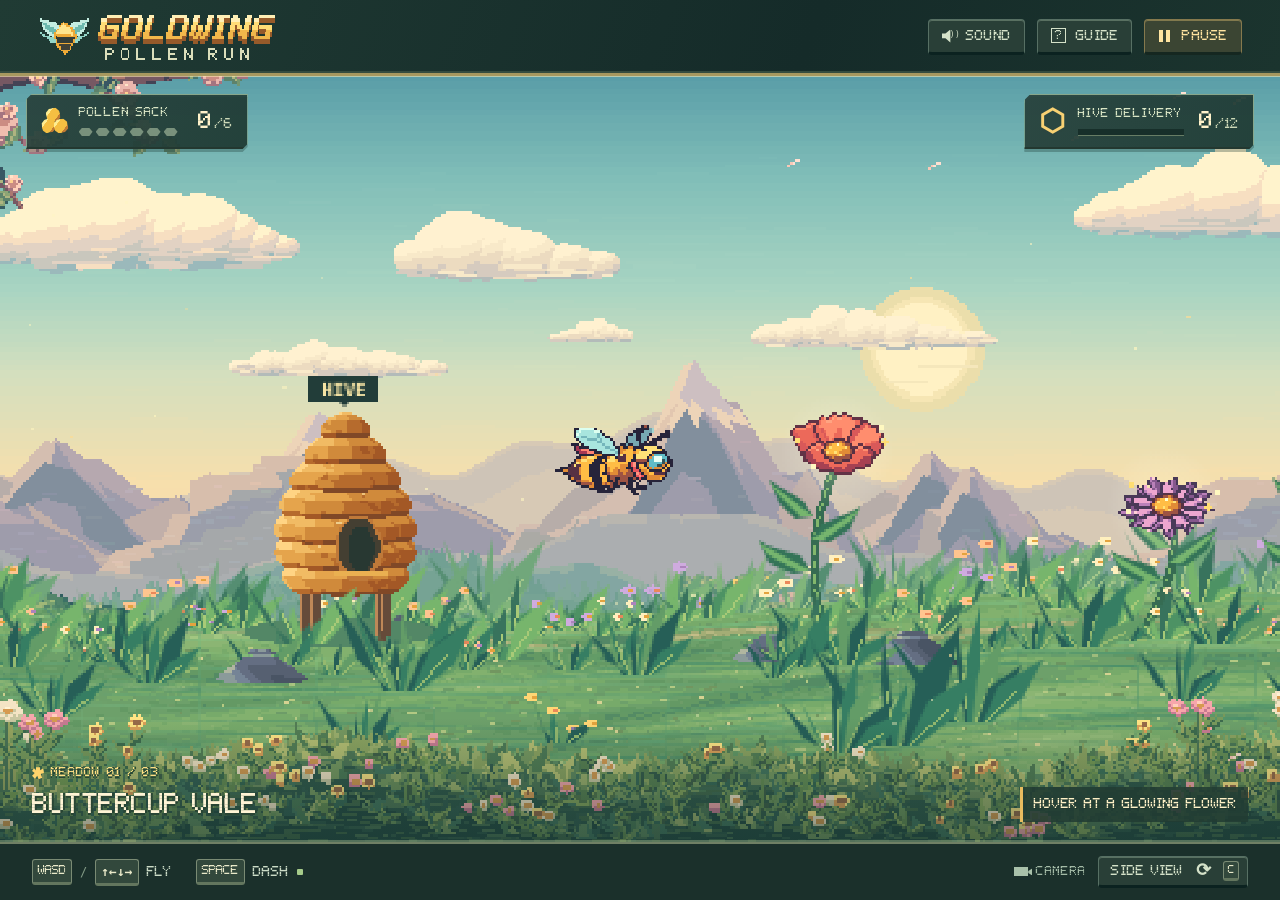
==== games/goldwing/index.html @ 18ca03e7 "Add Goldwing: Pollen Run to the mobile arcade" ====
<!doctype html>
<html lang="en">
<head>
<meta charset="utf-8"><meta name="viewport" content="width=device-width,initial-scale=1,viewport-fit=cover"><meta name="theme-color" content="#162d2b">
<title>Goldwing &mdash; Pollen Run</title>
<meta name="description" content="Fly a little courier bee through a spring valley. Gather pollen, fill the hive and find your fastest route.">
<link rel="icon" href="[data-uri]"><style>@font-face{font-family:Goldwing;src:url([data-uri]) format("truetype");font-display:swap}
:root{color-scheme:dark;--ink:#142a29;--deep:#152925;--panel:#253b33;--cream:#fff2d1;--gold:#fac653;--sage:#b0c9b4;--line:#496155;--pixel:Goldwing,Consolas,monospace;font-family:Consolas,monospace}
*{box-sizing:border-box}html,body{width:100%;height:100%;margin:0;overflow:hidden;overscroll-behavior:none}body{background:#122625;color:var(--cream)}button{font:inherit;color:inherit;cursor:pointer;-webkit-tap-highlight-color:transparent;touch-action:manipulation}button:focus-visible,canvas:focus-visible{outline:3px solid #ffdc74;outline-offset:-4px}button:hover{filter:brightness(1.17)}[hidden]{display:none!important}
#cabinet{height:100%;height:100dvh;display:grid;grid-template-rows:auto 1fr auto;background:linear-gradient(100deg,#1a302c,#152b29)}
.topbar{min-height:76px;display:flex;align-items:center;justify-content:space-between;padding:10px clamp(16px,3vw,46px);gap:18px;position:relative;border-bottom:3px solid #a7985f;box-shadow:inset 0 -2px #354c3f;background:linear-gradient(110deg,#203b34,#152b29 63%,#1b342e);z-index:1}.brand{width:218px;height:auto;image-rendering:pixelated;display:block}.tools{display:flex;align-items:center;gap:12px}.tools button,.camera-controls button{display:flex;align-items:center;justify-content:center;gap:10px;border:1px solid #577064;border-bottom:3px solid #0b2220;background:#293f37;box-shadow:inset 0 1px #597061;color:#d5e2c9;border-radius:4px;min-height:36px;padding:8px 13px;font:12px var(--pixel);text-transform:uppercase;letter-spacing:.25px}.tools button.pause{color:#ffe4a0;border-color:#85794d;border-bottom-color:#152720;background:#3b4533;box-shadow:inset 0 1px #81794d}.ico{width:14px;height:14px;display:inline-block;position:relative}.speaker:before{content:'';position:absolute;inset:1px 4px 0 0;background:currentColor;clip-path:polygon(0 31%,36% 31%,85% 0,85% 100%,36% 68%,0 68%)}.speaker:after{content:'))';font:8px/13px var(--pixel);position:absolute;left:8px;top:0}.muted .speaker:after{content:'x';left:10px}.help-icon{font:12px/12px var(--pixel);width:15px;height:15px;border:1px solid currentColor;text-align:center}.bars{background:linear-gradient(90deg,transparent 8%,currentColor 8% 35%,transparent 35% 58%,currentColor 58% 85%,transparent 85%);height:12px}
.screen{position:relative;min-height:0;overflow:hidden;background:#9ac9b5;isolation:isolate}#world{position:absolute;inset:0;width:100%;height:100%;display:block;image-rendering:pixelated;touch-action:none}.screen:after{content:'';pointer-events:none;position:absolute;inset:0;box-shadow:inset 0 1px 0 #ffebb291,inset 0 -2px 0 #a8bf8e66;z-index:1}
.hud{position:absolute;top:18px;pointer-events:none;filter:drop-shadow(0 3px 0 #19352f50)}.hud.left{left:clamp(12px,2vw,34px)}.hud.right{right:clamp(12px,2vw,34px)}.hud-body{display:flex;align-items:center;gap:12px;min-height:55px;padding:9px 14px 10px;color:#f5e7bf;background:linear-gradient(120deg,#29423cec,#203b34eb);border:1px solid #88a78b;border-bottom:2px solid #233830;clip-path:polygon(6px 0,100% 0,100% calc(100% - 5px),calc(100% - 5px) 100%,0 100%,0 6px)}.micro,.field,.cam-cap{font:11px/1.3 var(--pixel);text-transform:uppercase;letter-spacing:1px}.micro{color:#d9e5c5}.hud strong{font:20px var(--pixel);white-space:nowrap;color:#fff2ca;min-width:42px;text-align:right}.hud strong span{font:12px var(--pixel);color:#ccd8b7;margin-left:3px}.pips,.meter{margin-top:6px;display:flex;gap:3px;height:8px}.pips i{display:block;width:12px;height:8px;clip-path:polygon(23% 0,77% 0,100% 48%,77% 100%,23% 100%,0 48%);background:#79917c}.pips i.on{background:#ffd65a;box-shadow:inset 0 -2px #d78c32}.meter{height:6px;width:91px;background:#172f2a;box-shadow:0 1px #677d65}.meter div{background:linear-gradient(#ffe48d 42%,#edba4e 45%);width:0;transition:width .24s}.pollen-icon{position:relative;width:25px;height:25px;transform:rotate(-9deg)}.pollen-icon i{position:absolute;width:14px;height:14px;background:linear-gradient(135deg,#ffed91 28%,#f5bf42 29% 72%,#bf7a33 73%);clip-path:polygon(30% 0,73% 0,100% 30%,100% 74%,68% 100%,26% 100%,0 74%,0 28%)}.pollen-icon i:nth-child(1){left:6px;top:0}.pollen-icon i:nth-child(2){left:0;top:10px}.pollen-icon i:nth-child(3){left:12px;top:12px}.comb-icon{color:#f8d173;font:bold 30px/24px Consolas}
.scene-foot{position:absolute;left:0;right:0;bottom:0;padding:47px clamp(16px,2.5vw,40px) 20px;display:flex;align-items:end;justify-content:space-between;gap:12px;pointer-events:none;background:linear-gradient(transparent,#122e2b78)}.placard{text-shadow:0 2px #294534,2px 0 #294534}.field{color:#ffdf85;display:flex;align-items:center;gap:7px}.field b{font-weight:400}.field i{width:12px;height:12px;background:#ffd36c;clip-path:polygon(33% 0,67% 0,67% 25%,92% 10%,100% 45%,73% 56%,85% 86%,55% 100%,44% 70%,24% 94%,0 69%,24% 46%,0 31%,17% 7%,33% 27%)}h1{font:clamp(18px,2.2vw,32px)/1.25 var(--pixel);letter-spacing:-.45px;color:#fff4d5;margin:5px 0 0}.objective,.toast,.cue{font:12px/1.5 var(--pixel);color:#fff2c7;text-shadow:1px 1px #20372f}.objective{background:#223c33de;border-left:3px solid #e8bc5f;padding:7px 11px}.toast{pointer-events:none;position:absolute;left:50%;bottom:20%;transform:translate(-50%,5px);opacity:0;background:#23372eea;color:#ffe38a;padding:9px 14px;text-align:center;transition:.14s;line-height:1.4}.toast.on{opacity:1;transform:translate(-50%,0)}.cue{position:absolute;top:48%;color:#293d31;background:#ffe086;padding:5px 8px;text-shadow:none;display:flex;align-items:center;gap:6px;font-size:10px}.cue.left{left:8px}.cue.right{right:8px}
.commandbar{display:flex;align-items:center;justify-content:space-between;gap:12px;min-height:58px;padding:9px clamp(16px,2.5vw,40px) max(9px,env(safe-area-inset-bottom));position:relative;border-top:2px solid #708065;background:#1b302b;color:#cbdbc6}.bindings,.bindings>span,.camera-controls,.camera-controls button,.mobile-bind{display:flex;align-items:center}.bindings{gap:24px}.bindings>span{gap:8px;font:12px var(--pixel)}kbd{display:inline-block;font:11px/1.15 var(--pixel);color:#e9e9c9;border:1px solid #7a8b74;border-bottom:3px solid #63765e;border-radius:3px;padding:4px 5px;background:#32483c;white-space:nowrap}.arrows{font:bold 13px monospace;letter-spacing:0}.bindings em{color:#849c87;font:12px monospace}.bindings i{height:6px;width:6px;background:#a6cb8a;border-radius:1px}.bindings i.cool{background:#bc8a43}.camera-controls{gap:12px}.cam-cap{display:flex;align-items:center;gap:8px;color:#a3baa6}.camera-icon{width:14px;height:9px;display:inline-block;position:relative;background:#a9c1aa}.camera-icon:after{content:'';position:absolute;right:-4px;top:1px;width:4px;height:7px;background:#a9c1aa;clip-path:polygon(100% 0,100% 100%,0 64%,0 36%)}
.camera-controls button{padding:4px 8px 4px 12px;gap:12px;min-height:32px}.cycle{font:bold 18px/17px Arial}.camera-controls kbd{padding:2px 4px;font-size:9px}.mobile-bind{display:none}#touch{display:none}
.overlay,#loading{position:absolute;inset:0;display:grid;place-items:center;z-index:5;background:#132e2ad1}.card{width:min(400px,calc(100% - 28px));max-height:96%;overflow:auto;background:#213a32;border:2px solid #a5b68b;box-shadow:0 5px 0 #132822,0 18px 60px #152a25aa;padding:25px;position:relative}.card-stripe{position:absolute;left:0;top:0;right:0;height:5px;background:repeating-linear-gradient(-50deg,#dfaf48 0 6px,#31453a 6px 11px)}.card .micro{color:#ffce6f}.card h2{font:25px/1.25 var(--pixel);margin:10px 0 16px}.card p,.card li{font:15px/1.5 Consolas,monospace;color:#dce4ce}.card ul{padding-left:20px}.card .stats{display:grid;grid-template-columns:1fr 1fr;gap:8px}.stats div{padding:10px;border:1px solid #586f59}.stats small{display:block;font:9px var(--pixel);color:#bad0b2}.stats strong{display:block;font:16px var(--pixel);margin-top:8px;color:#ffdb7e}.primary,.secondary{width:100%;font:13px var(--pixel);min-height:39px;padding:9px;margin-top:9px;border:1px solid #9ca783;border-bottom:3px solid #142c25;background:#324c3c}.primary{color:#2e3a27;background:#f8cb62;border-color:#ffe395;border-bottom-color:#a77b3b}.secondary{color:#dfe7c9}#loading{font:15px var(--pixel);color:#ffe29a;background:#203c32}
@media(pointer:coarse){#touch{display:flex;position:absolute;bottom:15px;left:16px;right:16px;align-items:end;justify-content:space-between;pointer-events:none}#stick,#touchDash{touch-action:none;pointer-events:auto;user-select:none;-webkit-user-select:none}#stick{height:83px;width:83px;border:2px solid #fff1ad73;background:#183e354d;border-radius:50%;display:grid;place-items:center}#knob{height:34px;width:34px;border:2px solid #ffeaa582;border-radius:50%;background:#f0d78b5c}#touchDash{width:65px;height:65px;border:2px solid #ffe1a196;border-radius:50%;background:#31463591;font:11px var(--pixel);color:#ffe4a4}.scene-foot{padding-bottom:110px}.objective{max-width:48%;font-size:10px}.bindings{display:none}.mobile-bind{display:block;font:12px/1.3 Consolas,monospace}.mobile-bind b{color:#c4a965}}
@media(max-width:700px){.topbar{min-height:57px;padding:7px 12px}.brand{width:162px}.tools{gap:5px}.tools button{padding:6px;min-width:32px;min-height:32px}.tools button span{display:none}.hud{top:10px}.hud-body{gap:7px;padding:7px 8px;min-height:41px}.micro{font-size:9px}.hud strong{font-size:15px;min-width:27px}.hud strong span{font-size:9px}.pips{gap:2px;height:6px;margin-top:4px}.pips i{width:8px;height:6px}.pollen-icon{transform:scale(.72);width:19px}.comb-icon{font-size:23px}.meter{width:65px;height:5px;margin-top:4px}.commandbar{min-height:46px;padding-left:12px;padding-right:12px}.cam-cap{font-size:0;gap:0}.camera-controls{gap:8px}.camera-controls button{font-size:10px;gap:6px;padding:4px 6px}.bindings{gap:9px}.bindings>span{font-size:10px;gap:4px}.keys~em,.arrows{display:none}h1{font-size:18px}.objective{font-size:10px}.field{font-size:9px}.mobile-bind{max-width:47%}.toast{font-size:10px;min-width:162px}.scene-foot{align-items:center}}
@media(max-height:490px){.topbar{min-height:37px;padding:3px 12px}.brand{width:126px}.tools button{min-height:26px;padding:4px 8px;font-size:9px}.hud{top:6px}.hud-body{min-height:32px;padding:4px 8px}.micro{font-size:8px}.commandbar{min-height:34px;padding-top:2px;padding-bottom:2px}.camera-controls button{min-height:26px}.scene-foot{padding-top:10px;padding-bottom:8px}.placard h1{font-size:14px}.field{font-size:8px}.objective{font-size:9px}.card{padding:14px 18px}.card h2{font-size:18px;margin:5px 0}.card p,.card li{font-size:12px}.primary,.secondary{min-height:28px;padding:4px}.card ul{margin:4px 0}.hud .pollen-icon,.hud .comb-icon{display:none}}
@media(max-height:490px) and (pointer:coarse){#stick{width:60px;height:60px}#knob{width:25px;height:25px}#touchDash{width:45px;height:45px}#touch{bottom:8px}.scene-foot{padding-left:88px;padding-right:75px}.objective{max-width:none}.toast{bottom:22%}}
@media(min-width:701px) and (min-height:491px){.brand{width:239px}.tools button,.camera-controls button,.bindings>span{font-size:14px}.micro,.field,.cam-cap{font-size:13px}.hud strong{font-size:24px}.hud strong span{font-size:14px}.objective,.toast{font-size:14px}.commandbar kbd{font-size:13px}.camera-controls kbd{font-size:11px}.hud-body{gap:13px}.pips i{width:14px}.meter{width:106px}}
</style>
</head>
<body>
<main id="cabinet" aria-label="Goldwing Pollen Run arcade game">
<header class="topbar">
<img class="brand" src="[data-uri]" alt="Goldwing Pollen Run" width="272" height="58">
<div class="tools">
<button id="sound" aria-label="Mute sound" title="Sound (M)"><i class="ico speaker"></i><span>Sound</span></button>
<button id="guide" aria-label="Open flight guide" title="Flight guide (H)"><b class="help-icon">?</b><span>Guide</span></button>
<button id="pause" class="pause" aria-label="Pause flight" title="Pause (Esc)"><i class="ico bars"></i><span>Pause</span></button>
</div>
</header>
<section class="screen" aria-label="Spring meadow">
<canvas id="world" tabindex="0" aria-label="Fly the bee using arrow keys or WASD. Hover at glowing flower centers to collect pollen, then fly to the hive. Press C to change camera."></canvas>
<div class="hud left">
<div class="hud-body"><div class="pollen-icon"><i></i><i></i><i></i></div><div><div class="micro">Pollen sack</div><div id="pips" class="pips" aria-label="Pollen sack empty"></div></div><strong id="bag">0<span>/6</span></strong></div>
</div>
<div class="hud right">
<div class="hud-body"><span class="comb-icon" aria-hidden="true">&#x2b21;</span><div><div class="micro">Hive delivery</div><div class="meter"><div id="meterFill"></div></div></div><strong id="quota">0<span>/12</span></strong></div>
</div>
<div id="routeCue" class="cue" hidden><span id="dirArrow"></span><span id="cueText">Hive</span></div>
<div class="scene-foot"><div class="placard"><span class="field"><i></i>Meadow <b id="fieldNum">01</b> / 03</span><h1 id="fieldName">Buttercup Vale</h1></div>
<div class="objective" id="hint">Hover at a glowing flower</div></div>
<div id="toast" class="toast" role="status"></div>
<div id="touch"><div id="stick" aria-label="Directional flight joystick"><div id="knob"></div></div><button id="touchDash" aria-label="Dash">Dash</button></div>
<div id="overlay" class="overlay" hidden><section class="card" role="dialog" aria-modal="true" aria-labelledby="dialogTitle">
<div class="card-stripe"></div><div id="cardKicker" class="micro">Flight guide</div><h2 id="dialogTitle">Flight guide</h2><div id="dialogBody"></div>
<a id="sourceDownload" style="display:none;color:#fbd885;font:13px Consolas,monospace" download="Goldwing-Source.zip" href="[data-uri]">Download TypeScript source</a><button id="primary" class="primary">Resume flight</button><button id="secondary" class="secondary" hidden>Replay meadow</button>
</section></div>
<div id="loading">Opening the meadow...</div>
</section>
<footer class="commandbar">
<div class="bindings"><span><kbd class="keys">WASD</kbd><em>/</em><kbd class="arrows">&#8593;&#8592;&#8595;&#8594;</kbd> Fly</span><span><kbd>Space</kbd> Dash<i id="dashLight"></i></span></div>
<div class="mobile-bind">Drag to fly <b>&middot;</b> Hover to gather</div>
<div class="camera-controls"><span class="cam-cap"><i class="camera-icon"></i> Camera</span><button id="camera" aria-label="Switch camera, currently side view" title="Cycle camera (C)"><span id="cameraText">Side view</span><span class="cycle" aria-hidden="true">&#x27f3;</span><kbd>C</kbd></button></div>
</footer>
</main>
<script>window.GOLDWING_ASSETS={"art/bough.png":"[data-uri]","art/foreground.png":"[data-uri]","art/orchard.png":"[data-uri]","art/peaks.png":"[data-uri]","art/sky.png":"[data-uri]","art/valley.png":"[data-uri]","sprites/aster.png":"[data-uri]","sprites/bee-back.png":"[data-uri]","sprites/bee-side.png":"[data-uri]","sprites/bee-top.png":"[data-uri]","sprites/daisy.png":"[data-uri]","sprites/poppy.png":"[data-uri]"};</script><script>"use strict";
var Goldwing;
(function (Goldwing) {
    Goldwing.TAU = Math.PI * 2;
    Goldwing.clamp = (n, lo, hi) => Math.max(lo, Math.min(hi, n));
    Goldwing.mix = (a, b, k) => a + (b - a) * k;
    function random(seed) {
        return () => {
            seed |= 0;
            seed = seed + 0x6D2B79F5 | 0;
            let n = Math.imul(seed ^ seed >>> 15, 1 | seed);
            n = n + Math.imul(n ^ n >>> 7, 61 | n) ^ n;
            return ((n ^ n >>> 14) >>> 0) / 4294967296;
        };
    }
    Goldwing.random = random;
    function land(x, z, seed) {
        return Math.sin(x * .010 + seed * .11) * 5 + Math.cos(z * .025 + x * .004) * 3.6 + Math.sin(x * .032 + z * .02) * 1.5;
    }
    Goldwing.land = land;
    Goldwing.lane = (x, seed) => 13 * Math.sin((x - 100) * .009 + seed * .01);
    Goldwing.views = ['Side', 'Isometric', 'Top-down', 'Chase'];
    Goldwing.fields = ['Buttercup Vale', 'Orchid Hollow', 'Sunspire Ridge'];
    class Flight {
        constructor() {
            this.stage = 0;
            this.seed = 37;
            this.run = 0;
            this.goal = 12;
            this.cap = 6;
            this.bank = 0;
            this.bag = 0;
            this.score = 0;
            this.visits = 0;
            this.started = false;
            this.won = false;
            this.paused = false;
            this.time = 0;
            this.clock = 0;
            this.bee = { x: 161, z: 0, h: 70 };
            this.v = { x: 0, z: 0, h: 0 };
            this.facing = 1;
            this.chaseDir = 1;
            this.reversing = false;
            this.view = 'Side';
            this.flowers = [];
            this.particles = [];
            this.notice = { text: '', t: 0 };
            this.windStrength = 0;
            this.hive = { x: 56, z: 0, h: 54 };
            this.boost = 0;
            this.cooldown = 0;
            this.gather = 0;
            this.target = -1;
            this.lastKind = -1;
            this.streak = 0;
            this.bestChain = 0;
            this.furthest = 0;
            this.lastGrant = 0;
            this.sound = () => { };
            this.fxRandom = random(652);
            this.reset(0, 0);
        }
        reset(stage, run) {
            this.stage = stage;
            this.run = run;
            this.seed = 37 + stage * 137 + run * 919;
            this.goal = [12, 18, 24][stage];
            this.bank = 0;
            this.bag = 0;
            this.score = 0;
            this.visits = 0;
            this.clock = 0;
            this.started = false;
            this.won = false;
            this.paused = false;
            this.bee = { x: 161, z: Goldwing.lane(161, this.seed), h: land(161, 0, this.seed) + 67 };
            this.v = { x: 0, z: 0, h: 0 };
            this.facing = 1;
            this.chaseDir = 1;
            this.reversing = false;
            this.cooldown = 0;
            this.boost = 0;
            this.gather = 0;
            this.target = -1;
            this.lastKind = -1;
            this.streak = 0;
            this.bestChain = 0;
            this.furthest = 0;
            this.lastGrant = 0;
            this.particles = [];
            this.notice = { text: '', t: 0 };
            this.hive = { x: 56, z: Goldwing.lane(56, this.seed), h: land(56, Goldwing.lane(56, this.seed), this.seed) + 49 };
            const rnd = random(this.seed);
            this.flowers = [];
            let x = 245;
            for (let i = 0; i < 24; i++) {
                const z = Goldwing.lane(x, this.seed) + (i === 0 ? 0 : (rnd() - .5) * 24), kind = i === 0 ? 0 : Math.floor(rnd() * 3);
                const h = land(x, z, this.seed) + (i === 0 ? 67 : 28 + rnd() * 77);
                this.flowers.push({ id: i, x, z, h, kind, yield: i % 6 === 4 ? 3 : 2, rare: i % 6 === 4, rest: 0, phase: rnd() * Goldwing.TAU });
                x += 56 + rnd() * 69;
            }
        }
        message(text, seconds = 2) { this.notice = { text, t: seconds }; }
        changeView(view) { if (view === this.view)
            return; this.view = view; if (view === 'Chase') {
            this.chaseDir = this.facing;
            this.reversing = false;
        } this.sound('view'); }
        burst(p, n, colors) {
            for (let i = 0; i < n; i++) {
                const r = this.fxRandom, life = .35 + r() * .55;
                this.particles.push({ ...p, vx: (r() - .5) * 66, vz: (r() - .5) * 30, vh: 12 + r() * 41, life, max: life,
                    color: colors[Math.floor(r() * colors.length)], size: r() < .23 ? 2 : 1 });
            }
        }
        dash() {
            if (this.paused || this.won || this.cooldown > 0)
                return;
            this.started = true;
            this.boost = .34;
            this.cooldown = 1.8;
            this.sound('dash');
            this.burst(this.bee, 14, ['#f9d76e', '#fff3bc', '#aadfbd']);
        }
        objective() {
            if (this.bag >= this.cap || this.bank + this.bag >= this.goal)
                return this.hive;
            let best, d = Infinity;
            for (const f of this.flowers) {
                if (f.rest > 0)
                    continue;
                const q = Math.hypot(f.x - this.bee.x, f.z - this.bee.z, f.h - this.bee.h);
                if (q < d) {
                    d = q;
                    best = f;
                }
            }
            return best ?? this.hive;
        }
        tick(dt, input) {
            if (this.paused || this.won)
                return;
            this.time += dt;
            if (Math.abs(input.x) + Math.abs(input.y) + Math.abs(input.alt) > .01)
                this.started = true;
            if (this.started)
                this.clock += dt;
            this.boost = Math.max(0, this.boost - dt);
            this.cooldown = Math.max(0, this.cooldown - dt);
            this.notice.t -= dt;
            const b = this.bee, v = this.v;
            const windBand = this.stage > 0 && b.x > 450 && Math.sin(b.x * .012 + this.stage) > .48;
            this.windStrength = windBand ? Math.sin(this.time * 1.9) * 15 : 0;
            let dx = input.x, dz = 0, dh = -input.y;
            let terrain = land(b.x, b.z, this.seed);
            if (this.view === 'Chase') {
                if (input.y > .55 && !this.reversing) {
                    this.chaseDir *= -1;
                    this.facing = this.chaseDir;
                    this.reversing = true;
                }
                if (input.y < .22)
                    this.reversing = false;
                dx = Math.abs(input.y) * this.chaseDir;
                dz = input.x * this.chaseDir;
            }
            if (this.view === 'Top-down') {
                dz = input.y;
            }
            const speed = this.boost > 0 ? 196 : 95;
            if (this.boost > 0 && Math.abs(dx) + Math.abs(dz) + Math.abs(dh) < .01)
                dx = this.facing;
            let vx = dx * speed, vz = dz * speed, vh = dh * speed * .83;
            if (this.view === 'Side' || this.view === 'Isometric') {
                vz = (Goldwing.lane(b.x, this.seed) - b.z) * 4;
            }
            else {
                let nearest = this.hive, dist = Math.hypot(b.x - this.hive.x, b.z - this.hive.z);
                for (const f of this.flowers) {
                    if (f.rest > 0)
                        continue;
                    const d = Math.hypot(b.x - f.x, b.z - f.z);
                    if (d < dist) {
                        dist = d;
                        nearest = f;
                    }
                }
                vh = input.alt !== 0 ? input.alt * 78 : Goldwing.clamp(((dist < 80 ? nearest.h : terrain + 62) - b.h) * 3, -65, 65);
            }
            if (dx > .1)
                this.facing = 1;
            else if (dx < -.1)
                this.facing = -1;
            const k = 1 - Math.exp(-dt * (this.boost > 0 ? 17 : 8));
            v.x = Goldwing.mix(v.x, vx, k);
            v.z = Goldwing.mix(v.z, vz, k);
            v.h = Goldwing.mix(v.h, vh + this.windStrength, k);
            b.x = Goldwing.clamp(b.x + v.x * dt, -20, this.flowers[this.flowers.length - 1].x + 72);
            b.z = Goldwing.clamp(b.z + v.z * dt, -88, 88);
            terrain = land(b.x, b.z, this.seed);
            b.h = Goldwing.clamp(b.h + v.h * dt, terrain + 10, terrain + 146);
            this.furthest = Math.max(this.furthest, b.x);
            let target = -1;
            for (const f of this.flowers) {
                f.rest = Math.max(0, f.rest - dt);
                if (f.rest === 0 && this.bag < this.cap && this.bank + this.bag < this.goal && Math.hypot(f.x - b.x, (f.z - b.z) * .85, f.h - b.h) < 22)
                    target = f.id;
            }
            if (target !== this.target) {
                this.gather = 0;
                this.target = target;
            }
            if (target >= 0) {
                this.gather += dt;
                if (this.gather >= .23) {
                    const f = this.flowers[target];
                    const gain = Math.min(f.yield, this.cap - this.bag, this.goal - this.bank - this.bag);
                    this.bag += gain;
                    this.lastGrant = this.time;
                    this.streak = f.kind !== this.lastKind ? this.streak + 1 : 1;
                    this.bestChain = Math.max(this.bestChain, this.streak);
                    this.lastKind = f.kind;
                    this.score += gain * 10 + (f.rare ? 25 : 0) + (this.streak > 1 ? this.streak * 3 : 0);
                    f.rest = 14;
                    this.gather = 0;
                    this.target = -1;
                    this.burst(f, 24, f.rare ? ['#b3fff0', '#f0ffbd', '#6ee4c8'] : ['#ffdd65', '#fffbd0', '#f29c4b']);
                    this.sound('gather');
                    this.message(this.bag >= this.cap || this.bank + this.bag >= this.goal ? 'Fly home to the hive' : ('+' + gain + ' pollen' + (this.streak > 1 ? '  \u00b7  ' + this.streak + ' bloom chain' : '')), 2.4);
                }
            }
            if (this.bag > 0 && Math.hypot((b.x - this.hive.x) * .9, b.z - this.hive.z, (b.h - this.hive.h) * .83) < 37) {
                const amount = this.bag;
                this.bank += amount;
                this.bag = 0;
                this.visits++;
                this.score += amount * 15;
                this.streak = 0;
                this.lastKind = -1;
                this.burst(this.hive, 45, ['#ffb138', '#fff8b9', '#ffee81', '#ff9364']);
                this.message('Delivered ' + amount + ' pollen!', 2.6);
                this.sound('bank');
                if (this.bank >= this.goal) {
                    this.won = true;
                    this.sound('finish');
                }
            }
            if (this.started && (this.bag || this.boost > 0) && this.fxRandom() < dt * (this.boost > 0 ? 33 : 9))
                this.burst(b, 1, [this.boost > 0 ? '#defde5' : '#ffc951']);
            for (const p of this.particles) {
                p.life -= dt;
                p.x += p.vx * dt;
                p.z += p.vz * dt;
                p.h += p.vh * dt;
                p.vh -= 80 * dt;
            }
            this.particles = this.particles.filter(p => p.life > 0);
        }
    }
    Goldwing.Flight = Flight;
})(Goldwing || (Goldwing = {}));
var Goldwing;
(function (Goldwing) {
    const round = Math.round;
    function swatch(c, points, color) {
        c.fillStyle = color;
        c.beginPath();
        c.moveTo(round(points[0]), round(points[1]));
        for (let i = 2; i < points.length; i += 2)
            c.lineTo(round(points[i]), round(points[i + 1]));
        c.closePath();
        c.fill();
    }
    class Stack {
        constructor(kind, variant) {
            this.slices = [];
            const hive = kind === 'hive', height = hive ? 69 : 14;
            for (let h = 0; h < height; h += 1) {
                const img = document.createElement('canvas');
                img.width = 80;
                img.height = 64;
                const g = img.getContext('2d');
                let rx, rz;
                if (hive) {
                    const u = h / height;
                    rx = (10 + 21 * Math.sin(Math.PI * (.18 + u * .80))) * (1 - .38 * u);
                    rx += 2.9 * Math.sin((h % 10) / 10 * Math.PI) - 1.3;
                    rz = rx * .78;
                }
                else {
                    rx = 19 * Math.sqrt(1 - h / height) * (.82 + variant * .04);
                    rz = rx * .63;
                }
                const tan = ['#804827', '#a35826', '#b66b2d', '#d08a3b', '#e5a44c', '#f1bb64', '#ffd484'];
                const moss = ['#394655', '#495464', '#566071', '#646e82', '#758496', '#8b9a9a', '#b0b6a0'];
                const imgData = g.createImageData(80, 64);
                for (let z = -Math.ceil(rz); z <= rz; z++)
                    for (let x = -Math.ceil(rx) - 1; x <= rx + 1; x++) {
                        const n = Math.hypot(x / rx, z / rz), edge = hive ? 1 : 1 + .077 * Math.sin(Math.atan2(z, x) * 5 + variant);
                        if (n > edge)
                            continue;
                        const nx = x / rx, nz = z / rz;
                        let light = 3.6 - 1.8 * nx - .9 * nz;
                        if (hive) {
                            const row = h % 10;
                            light += row >= 7 ? 1.25 : row < 2 ? -2.5 : 0;
                            if ((Math.floor((x + z * .6 + h * .6) / 3) + Math.floor(h / 3)) % 8 === 0)
                                light -= .6;
                        }
                        else {
                            light += .8 * Math.sin((x * .2 + z * .1 + h * .4) + variant);
                            if (h > 8 && nz < .4)
                                light += .9;
                        }
                        const hex = (hive ? tan : moss)[Goldwing.clamp(Math.floor(light), 0, 6)];
                        const rgb = parseInt(hex.slice(1), 16);
                        const k = ((z + 32) * 80 + x + 40) * 4;
                        imgData.data[k] = rgb >> 16;
                        imgData.data[k + 1] = (rgb >> 8) & 255;
                        imgData.data[k + 2] = rgb & 255;
                        imgData.data[k + 3] = 255;
                    }
                g.putImageData(imgData, 0, 0);
                this.slices.push({ height: h, art: img });
            }
        }
    }
    class Painter {
        constructor(canvas, game) {
            this.canvas = canvas;
            this.game = game;
            this.w = 512;
            this.h = 288;
            this.cx = 184;
            this.cz = 0;
            this.ch = 63;
            this.yaw = 0;
            this.pitch = .095;
            this.persp = 0;
            this.dir = 1;
            this.sy = 0;
            this.cy = 1;
            this.sp = .095;
            this.cp = .995;
            this.zoom = 1;
            this.floorCache = new Map();
            this.stagePlates = {};
            this.time = 0;
            this.flora = [];
            this.seed = -1;
            this.imgs = {};
            this.hiveStack = new Stack('hive', 0);
            this.rocks = [new Stack('stone', 1), new Stack('stone', 3)];
            this.ctx = canvas.getContext('2d', { alpha: false });
        }
        async load() {
            const resources = ['art/sky', 'art/peaks', 'art/valley', 'art/orchard', 'art/bough', 'art/foreground', 'sprites/bee-side', 'sprites/bee-top', 'sprites/bee-back', 'sprites/poppy', 'sprites/daisy', 'sprites/aster'];
            await Promise.all(resources.map(key => new Promise((ok, no) => {
                const i = new Image();
                i.onload = () => { this.imgs[key.split('/')[1]] = i; ok(); };
                i.onerror = () => no(Error('Missing ' + key));
                i.src = (window.GOLDWING_ASSETS || {})[key + '.png'] || key + '.png';
            })));
        }
        size() {
            const rect = this.canvas.getBoundingClientRect(), aspect = rect.width / Math.max(1, rect.height);
            const h = round(Goldwing.clamp(290 / Math.sqrt(Math.max(.4, aspect) / 1.72), 243, 434)), w = Math.max(150, round(h * aspect));
            if (w !== this.canvas.width || h !== this.canvas.height) {
                this.canvas.width = w;
                this.canvas.height = h;
            }
            this.w = w;
            this.h = h;
            this.ctx.imageSmoothingEnabled = false;
        }
        project(x, z, h) {
            const dx = x - this.cx, dz = z - this.cz, dh = h - this.ch, face = dx * this.sy + dz * this.cy;
            const d = face * this.cp + dh * this.sp, s = this.zoom * 430 / Math.max(105, 430 - d * this.persp);
            return { x: this.w * .5 + (dx * this.cy - dz * this.sy) * s, y: this.h * .53 + (face * this.sp - dh * this.cp) * s, s, d };
        }
        poly(pts, color) { const flat = []; for (const p of pts) {
            const q = this.project(p.x, p.z, p.h);
            flat.push(q.x, q.y);
        } swatch(this.ctx, flat, color); }
        line(x, y, ex, ey, col, width = 1) {
            const c = this.ctx;
            let x0 = round(x), y0 = round(y);
            const x1 = round(ex), y1 = round(ey), dx = Math.abs(x1 - x0), dy = -Math.abs(y1 - y0), sx = x0 < x1 ? 1 : -1, sy = y0 < y1 ? 1 : -1;
            let err = dx + dy;
            c.fillStyle = col;
            let lim = 0;
            while (lim++ < 1400) {
                c.fillRect(x0, y0, width, width);
                if (x0 === x1 && y0 === y1)
                    break;
                const e = 2 * err;
                if (e >= dy) {
                    err += dy;
                    x0 += sx;
                }
                if (e <= dx) {
                    err += dx;
                    y0 += sy;
                }
            }
        }
        oval(x, y, rx, ry, col) {
            const c = this.ctx;
            c.fillStyle = col;
            for (let dy = Math.ceil(-ry); dy <= Math.floor(ry); dy++) {
                const len = rx * Math.sqrt(Math.max(0, 1 - (dy / Math.max(.5, ry)) ** 2));
                c.fillRect(round(x - len), round(y + dy), Math.max(1, round(len * 2)), 1);
            }
        }
        spark(x, y, r, color) { const c = this.ctx; x = round(x); y = round(y); r = round(r); c.fillStyle = color; c.fillRect(x - r, y, 2 * r + 1, 1); c.fillRect(x, y - r, 1, 2 * r + 1); }
        camera(dt) {
            const g = this.game;
            const choice = g.view;
            const [yaw, pitch, persp] = choice === 'Side' ? [0, .095, 0] : choice === 'Isometric' ? [-.57, .69, .10] :
                choice === 'Top-down' ? [0, 1.545, .03] : [-g.chaseDir * 1.40, .37, .92];
            const k = 1 - Math.exp(-dt * 3.7), follow = 1 - Math.exp(-dt * 5.8);
            this.yaw = Goldwing.mix(this.yaw, yaw, k);
            this.pitch = Goldwing.mix(this.pitch, pitch, k);
            this.persp = Goldwing.mix(this.persp, persp, k);
            this.zoom = Goldwing.mix(this.zoom, choice === 'Top-down' ? .90 : choice === 'Chase' ? 1.0 : 1, k);
            this.sy = Math.sin(this.yaw);
            this.cy = Math.cos(this.yaw);
            this.sp = Math.sin(this.pitch);
            this.cp = Math.cos(this.pitch);
            const lead = choice === 'Chase' ? g.chaseDir * 52 : choice === 'Top-down' ? g.v.x * .14 : Goldwing.clamp(g.v.x * .27 + 9, -33, 40);
            this.cx = Goldwing.mix(this.cx, g.bee.x + lead, follow);
            this.cz = Goldwing.mix(this.cz, g.bee.z * .58, follow);
            this.ch = Goldwing.mix(this.ch, choice === 'Chase' ? g.bee.h + 11 : Goldwing.land(g.bee.x, g.bee.z, g.seed) + 50 + g.bee.h * .15, follow);
        }
        populate() {
            const g = this.game, r = Goldwing.random(g.seed * 734);
            this.seed = g.seed;
            this.flora = [];
            this.floorCache.clear();
            this.gradePlates();
            const add = (x, z, type, scale) => this.flora.push({ x, z, type, scale, phase: r() * Goldwing.TAU, variant: Math.floor(r() * 7) });
            for (let x = -430; x < g.flowers[g.flowers.length - 1].x + 500; x += 3 + r() * 8) {
                const z = r() * 258 - 133;
                add(x, z, 0, .35 + r() * 1.13);
            }
            for (let x = -400; x < g.flowers[g.flowers.length - 1].x + 450; x += 8 + r() * 22) {
                const z = r() * 225 - 112;
                add(x, z, r() < .18 ? 2 : 1, .34 + r() * .88);
            }
            for (let x = -410; x < g.flowers[g.flowers.length - 1].x + 370; x += 43 + r() * 58) {
                const z = -82 - r() * 40;
                add(x, z, 3, .47 + r() * .5);
            }
            for (let x = -260; x < g.flowers[g.flowers.length - 1].x + 300; x += 40 + r() * 54)
                add(x, 63 + r() * 57, r() < .43 ? 2 : 0, .8 + r() * .76);
            for (let x = -300; x < g.flowers[g.flowers.length - 1].x + 400; x += 10 + r() * 22) {
                const z = (r() < .5 ? -1 : 1) * (145 + r() * 370);
                add(x, z, r() < .2 ? 1 : 3, .45 + r());
            }
        }
        gradePlates() {
            this.stagePlates = {};
            const stage = this.game.stage;
            if (stage === 0)
                return;
            for (const name of ['sky', 'peaks', 'valley', 'orchard', 'bough', 'foreground']) {
                const im = this.imgs[name];
                if (!im)
                    continue;
                const plate = document.createElement('canvas');
                plate.width = im.width;
                plate.height = im.height;
                const c = plate.getContext('2d');
                c.drawImage(im, 0, 0);
                const pixels = c.getImageData(0, 0, plate.width, plate.height), v = pixels.data;
                for (let i = 0; i < v.length; i += 4) {
                    if (v[i + 3] === 0)
                        continue;
                    const r = v[i], g = v[i + 1], b = v[i + 2];
                    if (stage === 1) {
                        v[i] = r * .96 + b * .09;
                        v[i + 1] = g * .88 + 8;
                        v[i + 2] = b * .96 + r * .09 + 6;
                    }
                    else {
                        v[i] = r * .97 + g * .12 + 5;
                        v[i + 1] = g * .89 + r * .06;
                        v[i + 2] = b * .83 + 11;
                    }
                }
                c.putImageData(pixels, 0, 0);
                this.stagePlates[name] = plate;
            }
        }
        backdrop() {
            const c = this.ctx;
            const factors = [.035, .09, .16, .25, .35];
            const scale = Math.max(this.h / 288, .85), shift = (this.sp - .095) * this.h * .63;
            for (const [i, name] of ['sky', 'peaks', 'valley', 'orchard', 'bough'].entries()) {
                const im = this.stagePlates[name] || this.imgs[name];
                if (!im)
                    continue;
                const width = round(im.width * scale);
                const left = ((-(this.cx - 170) * factors[i] + this.yaw * 62 * (i + 1)) % width + width) % width - width;
                const up = round(-shift - (this.ch - 65) * -.07 * i);
                for (let x = left; x < this.w; x += width)
                    c.drawImage(im, round(x), up, width, round(288 * scale));
                if (i === 0 && up + 288 * scale < this.h) {
                    c.fillStyle = '#abd3b3';
                    c.fillRect(0, round(up + 288 * scale) - 1, this.w, this.h);
                }
            }
        }
        groundTile(wx, wz) {
            const key = wx + ',' + wz;
            const old = this.floorCache.get(key);
            if (old)
                return old;
            const tile = document.createElement('canvas');
            tile.width = 45;
            tile.height = 32;
            const c = tile.getContext('2d');
            const pal = ['#548b64', '#649964', '#6da06a', '#77aa6a', '#82b16e', '#8bb573', '#94bb79', '#a2c681'];
            if (this.game.stage === 1)
                pal.splice(0, 8, '#4c846b', '#548d70', '#659576', '#6c9d79', '#79a77f', '#83ad84', '#93b68a', '#9fbd96');
            if (this.game.stage === 2)
                pal.splice(0, 8, '#647f51', '#728f56', '#849a5e', '#91a25d', '#9daa66', '#a4af6b', '#b2b66e', '#bac079');
            const foot = ['#7f9866', '#91a16c', '#a3ad75', '#b5b780', '#c4bd88'];
            const seed = this.seed, r = Goldwing.random(((wx * 4567) ^ (wz * 7231) ^ seed) >>> 0);
            for (let v = 0; v < 32; v += 2)
                for (let u = 0; u < 45; u += 3) {
                    const x = wx + u, z = wz + v, way = 20 * Math.sin(x * .012 + seed * .14) + 11 * Math.cos(x * .046) + 5;
                    const wave = Math.sin(x * .025 + Math.sin(z * .044) * 1.6) + Math.cos(z * .031 + x * .008) + .52 * Math.sin(x * .07 + z * .083);
                    const path = Math.abs(z - way);
                    const fleck = r() - .5;
                    c.fillStyle = path < 8 + 2.8 * Math.sin(x * .075) + fleck * 4 ?
                        foot[Goldwing.clamp(Math.floor(3.8 - path * .29 + fleck * 2), 0, 4)] :
                        pal[Goldwing.clamp(Math.floor(3.7 + wave * 1.35 + fleck * 1.1), 0, 7)];
                    c.fillRect(u, v, 3, 2);
                }
            for (let i = 0; i < 20; i++) {
                const x = r() * 45 | 0, y = r() * 32 | 0, kind = r();
                if (kind < .30) {
                    c.fillStyle = '#729660';
                    c.fillRect(x - 1, y + 1, 4, 1);
                    c.fillStyle = r() < .55 ? '#d6d292' : '#b8ca82';
                    c.fillRect(x, y, 2, 1);
                }
                else {
                    c.fillStyle = kind > .82 ? '#b3c983' : '#6d9c68';
                    c.fillRect(x, y, 2 + r() * 3 | 0, 1);
                }
            }
            // A small traveling cache bounds memory during a long flight.
            if (this.floorCache.size > 6600) {
                const oldest = this.floorCache.keys().next().value;
                if (oldest !== undefined)
                    this.floorCache.delete(oldest);
            }
            this.floorCache.set(key, tile);
            return tile;
        }
        nearMeadow() {
            const im = this.stagePlates.foreground || this.imgs.foreground;
            if (!im)
                return;
            const side = Goldwing.clamp(1 - (this.pitch - .095) / .39, 0, 1);
            if (side <= .01)
                return;
            const c = this.ctx, s = Math.max(.84, this.h / 288), w = round(im.width * s), h = round(im.height * s);
            const offset = (-(this.cx - 170) * 1.04 % w + w) % w - w;
            c.globalAlpha = side;
            for (let x = offset; x < this.w; x += w)
                c.drawImage(im, round(x), this.h - h + round((1 - side) * 18), w, h);
            c.globalAlpha = 1;
        }
        ground() {
            const c = this.ctx, seed = this.seed, side = 1 - Goldwing.clamp((this.pitch - .095) / .39, 0, 1);
            // A continuous height mesh. At shallow pitch its far edge forms the meadow bank.
            const reach = Math.min(1000, Math.max(510, this.w * .82));
            const x0 = Math.floor((this.cx - reach) / 45) * 45, x1 = this.cx + reach;
            const z0 = Math.floor(Goldwing.mix(-reach, -115, side) / 32) * 32, z1 = Math.max(385, reach * .95, Goldwing.mix(390, (this.h * .60 + 10) / .095, side));
            const material = ['#68a77a', '#69ab77', '#70b07a', '#79b87c', '#83bd7c', '#90c582'];
            const grid = [];
            for (let z = z0; z < z1 + 32; z += 32) {
                const row = [];
                for (let x = x0; x < x1 + 45; x += 45)
                    row.push({ x, z, h: Goldwing.land(x, z, seed) });
                grid.push(row);
            }
            // Sort far-to-near for the oblique and chase views.
            const cols = grid[0].length - 1;
            const cells = [];
            for (let j = 0; j < grid.length - 1; j++)
                for (let i = 0; i < cols; i++) {
                    const a = grid[j][i], b = grid[j][i + 1], d = grid[j + 1][i], e = grid[j + 1][i + 1];
                    const p = [a, b, e, d].map(v => this.project(v.x, v.z, v.h));
                    if (p.every(v => v.x < 0) || p.every(v => v.x > this.w) || p.every(v => v.y < 0) || p.every(v => v.y > this.h))
                        continue;
                    const val = Math.sin(a.x * .014 + a.z * .029) + .5 * Math.cos(a.x * .022 - a.z * .013);
                    let col = material[Goldwing.clamp(round(2.4 + val * 1.4), 0, 5)];
                    if (side > .6 && a.z > 75)
                        col = ['#4c8b69', '#4d916a', '#59986c', '#62a272', '#71aa74', '#78ae71'][Goldwing.clamp(round(2.4 + val * 1.4), 0, 5)];
                    cells.push({ p, d: p[0].d, col, x: a.x, z: a.z });
                }
            cells.sort((a, b) => a.d - b.d);
            for (const { p, col, x, z } of cells) {
                c.fillStyle = col;
                c.strokeStyle = col;
                c.lineWidth = 1.15;
                c.beginPath();
                c.moveTo(round(p[0].x), round(p[0].y));
                for (let i = 1; i < 4; i++)
                    c.lineTo(round(p[i].x), round(p[i].y));
                c.closePath();
                c.fill();
                c.stroke();
                const tile = this.groundTile(x, z), a = p[0], b = p[1], e = p[3];
                c.setTransform((b.x - a.x) / 45, (b.y - a.y) / 45, (e.x - a.x) / 32, (e.y - a.y) / 32, a.x, a.y);
                c.drawImage(tile, 0, 0, 45.7, 32.65);
                c.setTransform(1, 0, 0, 1, 0, 0);
            }
        }
        plant(n, p) {
            const c = this.ctx, s = n.scale * p.s;
            if (n.type === 2) {
                this.stack(this.rocks[n.variant % 2], n.x, n.z, Goldwing.land(n.x, n.z, this.seed) - 1, n.scale * .84);
                return;
            }
            const near = n.z > 56, back = n.z < -55;
            const colors = near ? ['#265f57', '#367e63', '#639c67', '#94b96f'] : back ? ['#558e72', '#71a77b', '#81b57b', '#a4c78b'] : ['#38735d', '#4d9264', '#77b56c', '#a8ca77'];
            const wind = Math.sin(this.time * 1.5 + n.phase) * 1.7;
            const blades = n.type === 3 ? 8 : n.type === 0 ? 6 : 4;
            for (let j = 0; j < blades; j++) {
                const k = (j + 1) / (blades + 1), r = Math.sin((j + 1) * n.phase * 2.3 + n.variant) * .5 + .5;
                const x = p.x + (k - .5) * 12 * s, y = p.y, dx = (k - .48) * ((n.type === 3 ? 44 : 24) + r * 9) * s;
                const h = ((n.type === 3 ? 17 : 6) + r * (n.type === 3 ? 19 : 13)) * s * (1 - this.sp * .48);
                const end = x + dx + wind * s, top = y - h + dx * this.sp * .34;
                swatch(c, [x - 1 * s, y, x + (end - x) * .35 - 2 * s, y - h * .56, end, top, x + (end - x) * .58 + 1 * s, y - h * .36, x + 2 * s, y], colors[j % 3]);
                if (j % 2 === 1)
                    this.line(x, y - 1, x + (end - x) * .50, y - h * .48, colors[3]);
                if (n.type === 1) {
                    const pet = ['#fff0be', '#ffc58f', '#cfabdf', '#ffd674'][n.variant % 4], center = ['#e4a33e', '#eb885a', '#ad83bd'][j % 3];
                    this.oval(end, top, 2.6 * s, 1.7 * s, pet);
                    c.fillStyle = center;
                    c.fillRect(round(end), round(top), 2, 1);
                }
            }
        }
        stack(st, x, z, h, s) {
            const c = this.ctx;
            for (const layer of st.slices) {
                const p = this.project(x, z, h + layer.height * s), scale = p.s * s;
                // Raster slices have independent elevations and share the projected horizontal basis.
                c.setTransform(this.cy * scale, this.sy * this.sp * scale, -this.sy * scale, this.cy * this.sp * scale, round(p.x), round(p.y));
                c.drawImage(layer.art, -40, -32);
            }
            c.setTransform(1, 0, 0, 1, 0, 0);
        }
        shade(x, z, r) {
            const p = this.project(x, z, Goldwing.land(x, z, this.seed) + .3);
            this.oval(p.x, p.y, r * p.s, Math.max(2, r * p.s * (.09 + .6 * this.sp)), '#538766');
        }
        hive() {
            const g = this.game, h = g.hive, y = Goldwing.land(h.x, h.z, this.seed);
            const c = this.ctx;
            this.shade(h.x, h.z, 38);
            for (const [x, z] of [[-16, 10], [13, 11], [-12, -10], [15, -8]]) {
                const bot = this.project(h.x + x, h.z + z, y), top = this.project(h.x + x, h.z + z, y + 18);
                this.line(bot.x, bot.y, top.x, top.y, '#654b3a', 3);
                this.line(bot.x - 1, bot.y, top.x - 1, top.y, '#bf8858', 1);
            }
            this.stack(this.hiveStack, h.x, h.z, y + 15, 1);
            const p = this.project(h.x + 6, h.z + 19, y + 35), s = p.s;
            const ry = 9 * s * this.cp + 2;
            this.oval(p.x, p.y + 1, 9 * s, ry + 2, '#bf7939');
            this.oval(p.x, p.y, 8 * s, ry, '#443f32');
            this.oval(p.x + 1, p.y + 1, 5 * s, Math.max(1, ry - 2), '#283832');
            c.fillStyle = '#eab051';
            c.fillRect(round(p.x - 10 * s), round(p.y + ry - 1), round(21 * s), 2);
            if (this.sp < .8) {
                const top = this.project(h.x, h.z, y + 85);
                this.label(top.x, top.y - 8, 'HIVE', g.bag > 0 ? '#ffcd55' : '#f8e6a6');
            }
        }
        label(x, y, word, color) {
            const c = this.ctx;
            c.font = 'bold 7px monospace';
            c.textAlign = 'center';
            c.textBaseline = 'middle';
            const size = word.length * 4.8 + 8;
            c.fillStyle = '#223d39';
            c.fillRect(round(x - size / 2), round(y - 5), round(size), 10);
            c.fillStyle = color;
            c.fillText(word, round(x), round(y + .5));
            swatch(c, [x - 2, y + 5, x + 2, y + 5, x, y + 7], '#223d39');
        }
        bloom(f) {
            const c = this.ctx, g = this.game, base = this.project(f.x - 6, f.z, Goldwing.land(f.x, f.z, this.seed)), top = this.project(f.x, f.z, f.h);
            const sway = (1 + Math.sin(this.time * 1.85 + f.phase) * 1.6) * top.s, tx = top.x + sway, ty = top.y;
            const lift = Math.max(9, base.y - ty), side = (f.id % 2 === 0 ? -1 : 1), cx = (base.x + tx) * .5 + side * (5 + lift * .12), cy = (base.y + ty) * .5;
            const curve = (t) => ({ x: (1 - t) * (1 - t) * base.x + 2 * t * (1 - t) * cx + t * t * tx, y: (1 - t) * (1 - t) * base.y + 2 * t * (1 - t) * cy + t * t * ty });
            let prev = base;
            for (let j = 1; j <= 12; j++) {
                const q = curve(j / 12);
                this.line(prev.x, prev.y, q.x, q.y, '#366b52', 3);
                this.line(prev.x + 1, prev.y, q.x + 1, q.y, '#82b76c', 1);
                prev = { ...top, ...q };
            }
            for (const [t, sign] of [[.31, -1], [.49, 1], [.62, -1]]) {
                const q = curve(t), s = top.s, ex = q.x + sign * (15 + (1 - t) * 7) * s, ey = q.y - (7 + t * 9) * s;
                swatch(c, [q.x, q.y, q.x + sign * 4 * s, q.y - 6 * s, ex - sign * 3 * s, ey, ex, ey - 2 * s, ex - sign * 4 * s, ey + 7 * s, q.x + sign * 7 * s, q.y + 1 * s], '#347458');
                swatch(c, [q.x, q.y, ex, ey - 1 * s, ex - sign * 4 * s, ey + 4 * s, q.x + sign * 5 * s, q.y], '#76b56e');
            }
            const bloomScale = top.s * (f.rare ? 1.14 : 1), img = this.imgs[['poppy', 'daisy', 'aster'][f.kind]];
            if (f.rest <= 0) {
                const rim = f.rare ? '#91ffe3' : '#ffde73';
                const grad = c.createRadialGradient(tx, ty, 1, tx, ty, Math.max(2, 22 * bloomScale));
                grad.addColorStop(0, f.rare ? '#90ffce88' : '#fff3a950');
                grad.addColorStop(1, '#ffffff00');
                c.fillStyle = grad;
                c.fillRect(tx - 23 * bloomScale, ty - 23 * bloomScale, 46 * bloomScale, 46 * bloomScale);
                this.sprite(img, 40, 32, (Math.floor(this.time * 4 + f.phase) % 4), tx, ty, 20, 17, bloomScale);
                for (let i = 0; i < 4; i++) {
                    const a = this.time * (i % 2 ? .83 : -.68) + i * 1.7 + f.phase, rr = 16 + (i % 3) * 2;
                    const px = tx + Math.cos(a) * rr * bloomScale, py = ty + Math.sin(a) * rr * .61 * bloomScale - 3;
                    if (i === 1)
                        this.spark(px, py, 1, rim);
                    else {
                        c.fillStyle = i % 2 ? rim : '#fff8c0';
                        c.fillRect(round(px), round(py), 2, 2);
                    }
                }
            }
            else {
                c.globalAlpha = .72;
                this.sprite(img, 40, 32, 0, tx, ty + 3, 20, 17, bloomScale * .80);
                c.globalAlpha = 1;
                this.oval(tx, ty + 3, 2, 1, '#9c7844');
            }
            if (g.target === f.id) {
                c.fillStyle = '#293d37';
                c.fillRect(round(tx - 9), round(ty - 19), 18, 3);
                c.fillStyle = '#ffe275';
                c.fillRect(round(tx - 8), round(ty - 18), round(16 * g.gather / .23), 1);
            }
        }
        sprite(img, fw, fh, fr, x, y, ox, oy, s, flip = false) {
            if (!img)
                return;
            const c = this.ctx;
            c.save();
            c.translate(round(x), round(y));
            if (flip)
                c.scale(-1, 1);
            c.drawImage(img, fr * fw, 0, fw, fh, round(-ox * s), round(-oy * s), round(fw * s), round(fh * s));
            c.restore();
        }
        hero() {
            const g = this.game, b = g.bee, p = this.project(b.x, b.z, b.h + Math.sin(this.time * 6) * 1.4);
            const c = this.ctx;
            let name = 'bee-side';
            if (this.sp > .82)
                name = 'bee-top';
            else if (Math.abs(this.sy) > .88)
                name = 'bee-back';
            c.save();
            c.translate(round(p.x), round(p.y));
            if (name === 'bee-top') {
                const angle = Math.atan2(g.v.z, g.v.x);
                c.rotate(Math.hypot(g.v.x, g.v.z) > 8 ? angle + Math.PI / 2 : g.facing * Math.PI / 2);
            }
            else if (name === 'bee-side')
                c.rotate(Goldwing.clamp(-g.v.h * .0012 * g.facing, -.14, .14));
            this.sprite(this.imgs[name], 56, 40, Math.floor(this.time * (g.boost > 0 ? 29 : 17)) % 4, 0, 0, 28, 20, p.s * .93, name === 'bee-side' && g.facing < 0);
            if (g.bag > 0 && name === 'bee-side') {
                const xx = -6 * g.facing * p.s, yy = 7 * p.s, rad = (1.2 + g.bag * .4) * p.s;
                this.oval(xx, yy, rad, rad * .87, '#b77229');
                this.oval(xx - .6, yy - 1, rad * .86, rad * .75, '#ffce52');
            }
            c.restore();
        }
        ambience() {
            const c = this.ctx, t = this.time;
            for (let i = 0; i < 39; i++) {
                const x = ((i * 71.31 + Math.sin(i) * 38 + t * (1.6 + i % 4) - this.cx * .23) % (this.w + 40) + this.w + 40) % (this.w + 40) - 20;
                const y = (i * 37.26 + Math.sin(t * .53 + i * 1.6) * (4 + i % 8)) % (this.h * .87) + 7;
                if (i % 7 === 0) {
                    this.line(x - 1, y, x + 1, y - 1, '#f9c8b7');
                    this.line(x + 1, y - 1, x + 3, y - 2, '#ffe0d1');
                }
                else {
                    c.fillStyle = i % 3 ? '#fff6c0' : '#fcdd96';
                    c.globalAlpha = .35 + .35 * (.5 + .5 * Math.sin(t * 1.8 + i));
                    c.fillRect(round(x), round(y), i % 5 ? 1 : 2, 1);
                    c.globalAlpha = 1;
                }
            }
        }
        render(dt) {
            this.size();
            const g = this.game;
            if (g.seed !== this.seed) {
                this.populate();
                this.cx = g.bee.x + 9;
                this.cz = g.bee.z * .58;
                this.ch = 60;
            }
            this.time = g.time;
            this.camera(dt);
            const c = this.ctx;
            c.setTransform(1, 0, 0, 1, 0, 0);
            c.fillStyle = '#86c6b7';
            c.fillRect(0, 0, this.w, this.h);
            this.backdrop();
            this.ground();
            const queue = [];
            const push = (x, z, h, pad, fn, depthOffset = 0) => {
                const p = this.project(x, z, h);
                if (this.persp > .5 && p.d > 340)
                    return;
                if (p.x < -pad * p.s || p.x > this.w + pad * p.s || p.y < -pad * p.s || p.y > this.h + pad * p.s)
                    return;
                queue.push({ d: p.d + depthOffset, draw: fn });
            };
            const reach = Math.max(650, this.w * .76);
            for (const n of this.flora) {
                if (Math.abs(n.x - this.cx) > reach || n.z < Goldwing.mix(-reach, -128, 1 - Goldwing.clamp((this.pitch - .095) / .39, 0, 1)))
                    continue;
                const h = Goldwing.land(n.x, n.z, this.seed), p = this.project(n.x, n.z, h);
                push(n.x, n.z, h, 48, () => this.plant(n, p));
            }
            for (const f of g.flowers) {
                if (Math.abs(f.x - this.cx) > reach)
                    continue;
                push(f.x, f.z, f.h * .45, 105, () => this.bloom(f));
            }
            push(g.hive.x, g.hive.z, g.hive.h * .7, 110, () => this.hive());
            this.shade(g.bee.x, g.bee.z, 11);
            push(g.bee.x, g.bee.z, g.bee.h, 50, () => this.hero(), 12);
            queue.sort((a, b) => a.d - b.d);
            for (const item of queue)
                item.draw();
            this.nearMeadow();
            this.ambience();
            for (const v of g.particles) {
                const p = this.project(v.x, v.z, v.h);
                c.globalAlpha = Goldwing.clamp(v.life / v.max * 2, 0, 1);
                if (v.size === 2)
                    this.spark(p.x, p.y, 1, v.color);
                else {
                    c.fillStyle = v.color;
                    c.fillRect(round(p.x), round(p.y), 2, 1);
                }
            }
            c.globalAlpha = 1;
            if (Math.abs(g.windStrength) > 4) {
                c.globalAlpha = .44;
                for (let i = 0; i < 8; i++) {
                    const x = ((this.time * (47 + i) + i * 79) % this.w), y = (i * 53 + this.time * g.windStrength * .18) % this.h;
                    this.line(x, y, x + 8 + i, y - 1 - (g.windStrength > 0 ? 2 : 0), '#faf9c9');
                }
                c.globalAlpha = 1;
            }
        }
    }
    Goldwing.Painter = Painter;
})(Goldwing || (Goldwing = {}));
var Goldwing;
(function (Goldwing) {
    class MeadowAudio {
        constructor() {
            this.muted = false;
            this.nextBird = 0;
        }
        engage() {
            try {
                if (!this.ctx) {
                    const Audio = window.AudioContext || window.webkitAudioContext;
                    if (!Audio)
                        return;
                    const ctx = new Audio();
                    this.ctx = ctx;
                    const main = ctx.createGain();
                    main.gain.value = this.muted ? 0 : .70;
                    main.connect(ctx.destination);
                    this.main = main;
                    const buzz = ctx.createOscillator(), gain = ctx.createGain(), low = ctx.createBiquadFilter();
                    buzz.type = 'sawtooth';
                    buzz.frequency.value = 102;
                    low.type = 'lowpass';
                    low.frequency.value = 480;
                    gain.gain.value = 0;
                    buzz.connect(low);
                    low.connect(gain);
                    gain.connect(main);
                    buzz.start();
                    this.wings = buzz;
                    this.wingGain = gain;
                }
                if (this.ctx?.state === 'suspended')
                    void this.ctx.resume().catch(() => { });
            }
            catch { }
        }
        mute(v) { this.muted = v; if (this.main && this.ctx)
            this.main.gain.setTargetAtTime(v ? 0 : .70, this.ctx.currentTime, .025); }
        note(freq, end, delay, len, amp, type = 'sine') {
            if (!this.ctx || !this.main || this.muted)
                return;
            const ctx = this.ctx, t = ctx.currentTime + delay, o = ctx.createOscillator(), a = ctx.createGain();
            o.type = type;
            o.frequency.setValueAtTime(freq, t);
            o.frequency.exponentialRampToValueAtTime(end, t + len);
            a.gain.setValueAtTime(.0001, t);
            a.gain.exponentialRampToValueAtTime(amp, t + .012);
            a.gain.exponentialRampToValueAtTime(.0001, t + len);
            o.connect(a);
            a.connect(this.main);
            o.start(t);
            o.stop(t + len + .02);
            o.onended = () => { o.disconnect(); a.disconnect(); };
        }
        play(s) {
            if (s === 'gather') {
                this.note(734, 880, 0, .12, .085, 'triangle');
                this.note(1109, 1320, .055, .26, .065);
            }
            if (s === 'bank' || s === 'finish') {
                const notes = s === 'finish' ? [392, 494, 587, 784, 988] : [494, 622, 740, 988];
                notes.forEach((n, i) => { this.note(n, n * 1.002, i * .09, .32, .073, 'triangle'); this.note(n * 2, n * 2, i * .09, .22, .028); });
            }
            if (s === 'dash') {
                this.note(210, 600, 0, .13, .066, 'triangle');
                this.note(690, 180, .07, .19, .038);
            }
            if (s === 'view')
                this.note(440, 587, 0, .12, .036, 'triangle');
        }
        update(g) {
            if (!this.ctx || !this.wingGain || !this.wings)
                return;
            const t = this.ctx.currentTime;
            const speed = Math.min(1, Math.hypot(g.v.x, g.v.z, g.v.h) / 110);
            this.wings.frequency.setTargetAtTime(91 + speed * 37 + Math.sin(g.time * 11) * 2, t, .08);
            this.wingGain.gain.setTargetAtTime(g.paused || g.won || !g.started ? 0 : .007 + speed * .013, t, .08);
            if (!g.paused && !g.won && g.time > this.nextBird) {
                this.nextBird = g.time + 8 + Math.random() * 8;
                this.note(1860, 2540, 0, .12, .012);
                this.note(2380, 1980, .15, .17, .011);
            }
        }
    }
    Goldwing.MeadowAudio = MeadowAudio;
})(Goldwing || (Goldwing = {}));
var Goldwing;
(function (Goldwing) {
    const byId = (id) => document.getElementById(id);
    const game = new Goldwing.Flight(), sound = new Goldwing.MeadowAudio(), canvas = byId('world'), painter = new Goldwing.Painter(canvas, game);
    const keys = new Set(), overlay = byId('overlay'), mainBtn = byId('primary'), altBtn = byId('secondary');
    const stick = byId('stick'), knob = byId('knob'), guideBtn = byId('guide'), soundBtn = byId('sound'), pauseBtn = byId('pause');
    let joy = { x: 0, y: 0 }, touchId = null, mode = 'none', ready = false, lastFocus = null;
    const prefs = { read(key) { try {
            return localStorage.getItem('goldwing.v1.' + key);
        }
        catch {
            return null;
        } },
        write(key, value) { try {
            localStorage.setItem('goldwing.v1.' + key, value);
        }
        catch { } } };
    game.sound = s => sound.play(s);
    sound.muted = prefs.read('muted') === 'yes';
    function soundLabel() {
        soundBtn.classList.toggle('muted', sound.muted);
        soundBtn.setAttribute('aria-label', sound.muted ? 'Enable sound' : 'Mute sound');
        soundBtn.setAttribute('aria-pressed', String(!sound.muted));
        soundBtn.querySelector('span').textContent = sound.muted ? 'Muted' : 'Sound';
    }
    function mute() { sound.engage(); sound.mute(!sound.muted); prefs.write('muted', sound.muted ? 'yes' : 'no'); soundLabel(); }
    function stopInput() { keys.clear(); joy = { x: 0, y: 0 }; touchId = null; knob.style.transform = ''; }
    function closeModal() {
        if (game.won)
            return;
        overlay.hidden = true;
        mode = 'none';
        game.paused = false;
        stopInput();
        (lastFocus || canvas).focus({ preventScroll: true });
        lastFocus = null;
        pauseBtn.setAttribute('aria-label', 'Pause flight');
    }
    function show(which) {
        if (mode === 'won' && which !== 'won')
            return;
        if (mode === 'none')
            lastFocus = document.activeElement instanceof HTMLElement ? document.activeElement : null;
        mode = which;
        game.paused = which !== 'won';
        stopInput();
        overlay.hidden = false;
        altBtn.hidden = true;
        const title = byId('dialogTitle'), kicker = byId('cardKicker'), body = byId('dialogBody');
        if (which === 'won') {
            kicker.textContent = Goldwing.fields[game.stage] + ' / Delivered';
            title.textContent = game.stage === 2 ? 'Spring route complete' : 'Hive stocked!';
            const seconds = Math.max(.1, game.clock), old = Number(prefs.read('best' + game.stage)), record = !old || seconds < old;
            if (record)
                prefs.write('best' + game.stage, seconds.toFixed(2));
            const format = (sec) => Math.floor(sec / 60) + ':' + String(Math.floor(sec % 60)).padStart(2, '0');
            body.innerHTML = '<p>' + game.bank + ' grains of pollen delivered in ' + game.visits + ' hive visits.</p><div class="stats">' +
                [['Flight time', format(seconds)], ['Best time', format(record ? seconds : old)], ['Score', String(game.score)], ['Best bloom chain', String(game.bestChain)]].map(a => '<div><small>' + a[0] + '</small><strong>' + a[1] + '</strong></div>').join('') + '</div>';
            mainBtn.textContent = game.stage === 2 ? 'Fly a new spring route' : 'Fly to ' + Goldwing.fields[game.stage + 1];
            altBtn.hidden = false;
            altBtn.textContent = 'Replay this meadow';
        }
        else if (which === 'guide') {
            kicker.textContent = 'Pilot handbook';
            title.textContent = 'Flight guide';
            body.innerHTML = '<p>Hover at the bright center of a flower until pollen pops into your sack. Fly close to the hive entrance to unload. Stock the hive to open the next meadow.</p><ul><li>Fly with WASD, arrows, or the touch stick. Space or Dash gives a short burst.</li><li>Visit different flower species in a row for a score bonus. Mint-glowing blooms give three pollen.</li><li>C cycles cameras. In chase view, Up flies forward, Down turns you around, and Left or Right steers across the meadow. Top-down and chase follow bloom height automatically.</li></ul>';
            mainBtn.textContent = 'Back to flight';
        }
        else {
            kicker.textContent = Goldwing.fields[game.stage];
            title.textContent = 'Flight paused';
            body.innerHTML = '<p>Your sack holds ' + game.bag + ' pollen. The hive has received ' + game.bank + ' of ' + game.goal + '.</p>';
            mainBtn.textContent = 'Resume flight';
            altBtn.hidden = false;
            altBtn.textContent = 'Flight guide';
        }
        mainBtn.focus({ preventScroll: true });
        pauseBtn.setAttribute('aria-label', 'Resume flight');
    }
    function togglePause() { if (!ready || game.won)
        return; if (mode === 'none')
        show('pause');
    else
        closeModal(); }
    function nextView() { if (!ready || mode !== 'none')
        return; game.changeView(Goldwing.views[(Goldwing.views.indexOf(game.view) + 1) % Goldwing.views.length]); hud(); }
    function continueRoute(replay) {
        const stage = replay ? game.stage : (game.stage + 1) % 3;
        const run = game.run + (!replay && stage === 0 ? 1 : 0);
        game.reset(stage, run);
        game.view = 'Side';
        mode = 'none';
        overlay.hidden = true;
        lastFocus = null;
        stopInput();
        canvas.focus({ preventScroll: true });
        hud();
    }
    mainBtn.onclick = () => { sound.engage(); if (mode === 'won')
        continueRoute(false);
    else
        closeModal(); };
    altBtn.onclick = () => { if (mode === 'won')
        continueRoute(true);
    else
        show('guide'); };
    soundBtn.onclick = mute;
    pauseBtn.onclick = togglePause;
    guideBtn.onclick = () => { sound.engage(); if (ready && !game.won)
        show('guide'); };
    byId('camera').onclick = () => { sound.engage(); nextView(); };
    byId('touchDash').onpointerdown = e => { e.preventDefault(); sound.engage(); if (ready && mode === 'none')
        game.dash(); };
    const flightKeys = new Set(['ArrowLeft', 'ArrowRight', 'ArrowUp', 'ArrowDown', 'KeyA', 'KeyD', 'KeyW', 'KeyS', 'KeyQ', 'KeyE', 'Space']);
    document.addEventListener('keydown', e => {
        if (!ready)
            return;
        if (mode !== 'none' && e.code === 'Tab') {
            const focusables = [mainBtn, ...(altBtn.hidden ? [] : [altBtn])];
            let i = focusables.indexOf(document.activeElement);
            focusables[(i + (e.shiftKey ? -1 : 1) + focusables.length) % focusables.length].focus();
            e.preventDefault();
            return;
        }
        if (e.ctrlKey || e.metaKey || e.altKey)
            return;
        sound.engage();
        if (e.code === 'KeyM' && !e.repeat) {
            mute();
            return;
        }
        if ((e.code === 'Escape' || e.code === 'KeyP') && !e.repeat) {
            togglePause();
            return;
        }
        if (e.code === 'KeyH' && !e.repeat && !game.won) {
            if (mode === 'guide')
                closeModal();
            else
                show('guide');
            return;
        }
        if (mode !== 'none')
            return;
        if (e.code === 'KeyC' && !e.repeat) {
            nextView();
            return;
        }
        if (e.code === 'Space' && document.activeElement instanceof HTMLButtonElement)
            return;
        if (flightKeys.has(e.code)) {
            e.preventDefault();
            keys.add(e.code);
            if (e.code === 'Space' && !e.repeat)
                game.dash();
            if (e.code !== 'Space' && document.activeElement instanceof HTMLButtonElement)
                canvas.focus({ preventScroll: true });
        }
    });
    document.addEventListener('keyup', e => keys.delete(e.code));
    window.addEventListener('blur', () => { stopInput(); if (ready && game.started && mode === 'none' && !game.won)
        show('pause'); });
    document.addEventListener('visibilitychange', () => { if (document.hidden) {
        stopInput();
        if (ready && game.started && mode === 'none' && !game.won)
            show('pause');
    } });
    canvas.addEventListener('pointerdown', () => { sound.engage(); canvas.focus({ preventScroll: true }); });
    function position(e) {
        const r = stick.getBoundingClientRect(), radius = r.width * .36;
        const x = (e.clientX - r.left - r.width / 2) / radius, y = (e.clientY - r.top - r.height / 2) / radius, len = Math.max(1, Math.hypot(x, y));
        joy = { x: x / len, y: y / len };
        knob.style.transform = 'translate(' + joy.x * radius + 'px,' + joy.y * radius + 'px)';
    }
    stick.onpointerdown = e => { if (!ready || mode !== 'none' || touchId !== null)
        return; e.preventDefault(); sound.engage(); touchId = e.pointerId; stick.setPointerCapture(e.pointerId); position(e); };
    stick.onpointermove = e => { if (e.pointerId === touchId)
        position(e); };
    stick.onpointerup = stick.onpointercancel = stick.onlostpointercapture = e => { if (e.pointerId === touchId) {
        touchId = null;
        joy = { x: 0, y: 0 };
        knob.style.transform = '';
    } };
    function input() {
        const held = (a, b) => Number(keys.has(a) || keys.has(b));
        let x = held('KeyD', 'ArrowRight') - held('KeyA', 'ArrowLeft') + joy.x, y = held('KeyS', 'ArrowDown') - held('KeyW', 'ArrowUp') + joy.y;
        const len = Math.max(1, Math.hypot(x, y));
        return { x: x / len, y: y / len, alt: Number(keys.has('KeyE')) - Number(keys.has('KeyQ')) };
    }
    const pips = byId('pips');
    for (let i = 0; i < 6; i++)
        pips.appendChild(document.createElement('i'));
    let info = '', message = '';
    function hud() {
        const g = game, home = g.objective() === g.hive, state = [g.bag, g.bank, g.goal, g.stage, g.view, g.visits, home, g.started].join('/');
        if (info !== state) {
            info = state;
            const viewName = g.view === 'Side' ? 'Side view' : g.view === 'Chase' ? 'Chase view' : g.view;
            byId('cameraText').textContent = viewName;
            byId('camera').setAttribute('aria-label', 'Switch camera, currently ' + viewName);
            byId('bag').innerHTML = g.bag + '<span>/6</span>';
            byId('quota').innerHTML = g.bank + '<span>/' + g.goal + '</span>';
            byId('meterFill').style.width = (g.bank / g.goal * 100) + '%';
            pips.setAttribute('aria-label', g.bag + ' of 6 pollen');
            Array.from(pips.children).forEach((p, i) => p.classList.toggle('on', i < g.bag));
            byId('fieldNum').textContent = '0' + (g.stage + 1);
            byId('fieldName').textContent = Goldwing.fields[g.stage];
            byId('hint').textContent = home ? 'Return to the hive' : g.bag > 0 ? 'Gather more or fly home' : g.visits > 0 ? 'Find fresh blooms' : 'Hover at a glowing flower';
        }
        const txt = g.notice.t > 0 ? g.notice.text : '';
        if (txt !== message) {
            message = txt;
            byId('toast').textContent = txt;
            byId('toast').classList.toggle('on', !!txt);
        }
        byId('dashLight').classList.toggle('cool', g.cooldown > 0);
        const dir = byId('routeCue'), target = home ? g.hive : g.objective(), p = painter.project(target.x, target.z, target.h);
        const behind = g.view === 'Chase' && (target.x - g.bee.x) * g.chaseDir < -48;
        const off = p.x < 3 || p.x > painter.w - 3 || behind;
        dir.hidden = !off || !g.started;
        if (!dir.hidden) {
            const left = p.x < painter.w / 2;
            dir.className = 'cue ' + (left ? 'left' : 'right');
            byId('dirArrow').textContent = behind ? '\u21b6' : left ? '\u25c0' : '\u25b6';
            byId('cueText').textContent = (behind ? 'Turn back / ' : '') + (home ? 'Hive' : 'Bloom');
        }
    }
    let previous = performance.now(), acc = 0;
    const step = 1 / 90;
    function tick(now) {
        const dt = Goldwing.clamp((now - previous) / 1000, 0, .075);
        previous = now;
        if (mode === 'none') {
            acc += dt;
            const steering = input();
            while (acc >= step) {
                game.tick(step, steering);
                acc -= step;
            }
            if (game.won)
                show('won');
        }
        painter.render(dt);
        hud();
        sound.update(game);
        requestAnimationFrame(tick);
    }
    soundLabel();
    painter.load().then(() => { ready = true; byId('loading').hidden = true; hud(); requestAnimationFrame(tick); }).catch(err => { byId('loading').textContent = 'The meadow artwork could not load. Reload to retry.'; console.error(err); });
})(Goldwing || (Goldwing = {}));
</script><script>new MutationObserver(()=>{document.getElementById("sourceDownload").style.display=document.getElementById("dialogTitle").textContent==="Flight guide"?"inline-block":"none"}).observe(document.getElementById("dialogTitle"),{childList:true,subtree:true,characterData:true});</script>
</body></html>
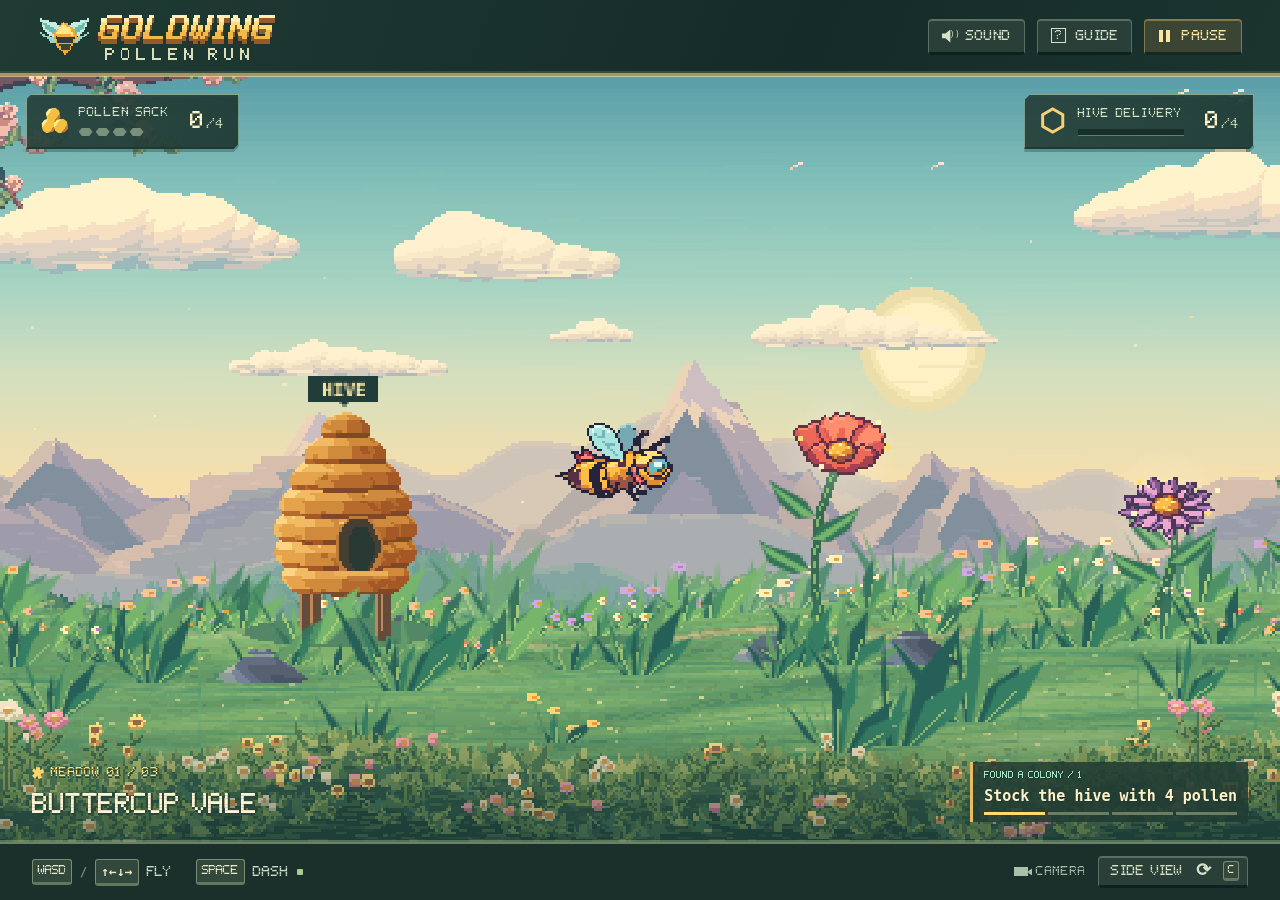
==== commit b68d3944: "Turn Goldwing's pollen loop into a three-colony campaign" ====
--- a/games/goldwing/index.html
+++ b/games/goldwing/index.html
@@ -3,7 +3,7 @@
 <head>
 <meta charset="utf-8"><meta name="viewport" content="width=device-width,initial-scale=1,viewport-fit=cover"><meta name="theme-color" content="#162d2b">
 <title>Goldwing &mdash; Pollen Run</title>
-<meta name="description" content="Fly a little courier bee through a spring valley. Gather pollen, fill the hive and find your fastest route.">
+<meta name="description" content="Fly a little courier bee through a spring valley. Wake the spring flowers, rescue lost workers and found three colonies.">
 <link rel="icon" href="[data-uri]"><style>@font-face{font-family:Goldwing;src:url([data-uri]) format("truetype");font-display:swap}
 :root{color-scheme:dark;--ink:#142a29;--deep:#152925;--panel:#253b33;--cream:#fff2d1;--gold:#fac653;--sage:#b0c9b4;--line:#496155;--pixel:Goldwing,Consolas,monospace;font-family:Consolas,monospace}
 *{box-sizing:border-box}html,body{width:100%;height:100%;margin:0;overflow:hidden;overscroll-behavior:none}body{background:#122625;color:var(--cream)}button{font:inherit;color:inherit;cursor:pointer;-webkit-tap-highlight-color:transparent;touch-action:manipulation}button:focus-visible,canvas:focus-visible{outline:3px solid #ffdc74;outline-offset:-4px}button:hover{filter:brightness(1.17)}[hidden]{display:none!important}
@@ -20,6 +20,10 @@
 @media(max-height:490px){.topbar{min-height:37px;padding:3px 12px}.brand{width:126px}.tools button{min-height:26px;padding:4px 8px;font-size:9px}.hud{top:6px}.hud-body{min-height:32px;padding:4px 8px}.micro{font-size:8px}.commandbar{min-height:34px;padding-top:2px;padding-bottom:2px}.camera-controls button{min-height:26px}.scene-foot{padding-top:10px;padding-bottom:8px}.placard h1{font-size:14px}.field{font-size:8px}.objective{font-size:9px}.card{padding:14px 18px}.card h2{font-size:18px;margin:5px 0}.card p,.card li{font-size:12px}.primary,.secondary{min-height:28px;padding:4px}.card ul{margin:4px 0}.hud .pollen-icon,.hud .comb-icon{display:none}}
 @media(max-height:490px) and (pointer:coarse){#stick{width:60px;height:60px}#knob{width:25px;height:25px}#touchDash{width:45px;height:45px}#touch{bottom:8px}.scene-foot{padding-left:88px;padding-right:75px}.objective{max-width:none}.toast{bottom:22%}}
 @media(min-width:701px) and (min-height:491px){.brand{width:239px}.tools button,.camera-controls button,.bindings>span{font-size:14px}.micro,.field,.cam-cap{font-size:13px}.hud strong{font-size:24px}.hud strong span{font-size:14px}.objective,.toast{font-size:14px}.commandbar kbd{font-size:13px}.camera-controls kbd{font-size:11px}.hud-body{gap:13px}.pips i{width:14px}.meter{width:106px}}
+
+.mission-card{max-width:min(46%,360px);line-height:1.42;min-width:140px}.mission-step{color:#a5e6c7;font:10px/1.25 var(--pixel);margin-bottom:4px}.route-line{display:flex;gap:3px;height:3px;margin-top:5px}.route-line i{background:#697e63;flex:1}.route-line i.done{background:#a3e7b4}.route-line i.current{background:#ffda70}.hud .pips i.heart{clip-path:polygon(0 15%,20% 0,48% 18%,75% 0,100% 15%,100% 52%,50% 100%,0 52%)}.hud .pips i.heart.on{background:#ffb397;box-shadow:inset 0 -2px #c97763}.card .choice-detail{background:#294639;border-left:2px solid #a8c792;padding:7px 10px;font-size:13px;margin:9px 0 2px}.mission-card #hint{font-family:Consolas,monospace;font-weight:700;font-size:15px}
+@media(pointer:coarse) and (max-width:700px){.mission-card{max-width:56%;min-width:135px}.mission-step{font-size:9px}.mission-card #hint{font-size:12px}.scene-foot{gap:4px}.placard h1{max-width:40vw}}
+@media(max-height:490px){.mission-card{padding:4px 7px;max-width:48%}.mission-step{font-size:8px;margin:0}.mission-card #hint{font-size:11px}.route-line{margin-top:2px;height:2px}.card .choice-detail{font-size:12px;margin:5px 0;padding:3px 6px}}
 </style>
 </head>
 <body>
@@ -33,31 +37,31 @@
 </div>
 </header>
 <section class="screen" aria-label="Spring meadow">
-<canvas id="world" tabindex="0" aria-label="Fly the bee using arrow keys or WASD. Hover at glowing flower centers to collect pollen, then fly to the hive. Press C to change camera."></canvas>
+<canvas id="world" tabindex="0" aria-label="Fly the bee using arrow keys or WASD. Follow the mission marker. Hover to collect or pollinate, and dash through cocoons. Press C to change camera."></canvas>
 <div class="hud left">
-<div class="hud-body"><div class="pollen-icon"><i></i><i></i><i></i></div><div><div class="micro">Pollen sack</div><div id="pips" class="pips" aria-label="Pollen sack empty"></div></div><strong id="bag">0<span>/6</span></strong></div>
+<div class="hud-body"><div class="pollen-icon"><i></i><i></i><i></i></div><div><div class="micro" id="cargoTitle">Pollen sack</div><div id="pips" class="pips" aria-label="Pollen sack empty"></div></div><strong id="bag">0<span>/6</span></strong></div>
 </div>
 <div class="hud right">
-<div class="hud-body"><span class="comb-icon" aria-hidden="true">&#x2b21;</span><div><div class="micro">Hive delivery</div><div class="meter"><div id="meterFill"></div></div></div><strong id="quota">0<span>/12</span></strong></div>
+<div class="hud-body"><span class="comb-icon" aria-hidden="true">&#x2b21;</span><div><div class="micro" id="missionTitle">Hive delivery</div><div class="meter"><div id="meterFill"></div></div></div><strong id="quota">0<span>/4</span></strong></div>
 </div>
 <div id="routeCue" class="cue" hidden><span id="dirArrow"></span><span id="cueText">Hive</span></div>
 <div class="scene-foot"><div class="placard"><span class="field"><i></i>Meadow <b id="fieldNum">01</b> / 03</span><h1 id="fieldName">Buttercup Vale</h1></div>
-<div class="objective" id="hint">Hover at a glowing flower</div></div>
+<div class="objective mission-card"><div class="mission-step" id="stepName">Flight 1 / 4</div><div id="hint">Stock the hive with 4 pollen</div><div class="route-line" id="routeLine" aria-hidden="true"></div></div></div>
 <div id="toast" class="toast" role="status"></div>
 <div id="touch"><div id="stick" aria-label="Directional flight joystick"><div id="knob"></div></div><button id="touchDash" aria-label="Dash">Dash</button></div>
 <div id="overlay" class="overlay" hidden><section class="card" role="dialog" aria-modal="true" aria-labelledby="dialogTitle">
 <div class="card-stripe"></div><div id="cardKicker" class="micro">Flight guide</div><h2 id="dialogTitle">Flight guide</h2><div id="dialogBody"></div>
-<a id="sourceDownload" style="display:none;color:#fbd885;font:13px Consolas,monospace" download="Goldwing-Source.zip" href="[data-uri]">Download TypeScript source</a><button id="primary" class="primary">Resume flight</button><button id="secondary" class="secondary" hidden>Replay meadow</button>
+<a id="sourceDownload" style="display:none;color:#fbd885;font:13px Consolas,monospace" download="Goldwing-Source.zip" href="[data-uri]